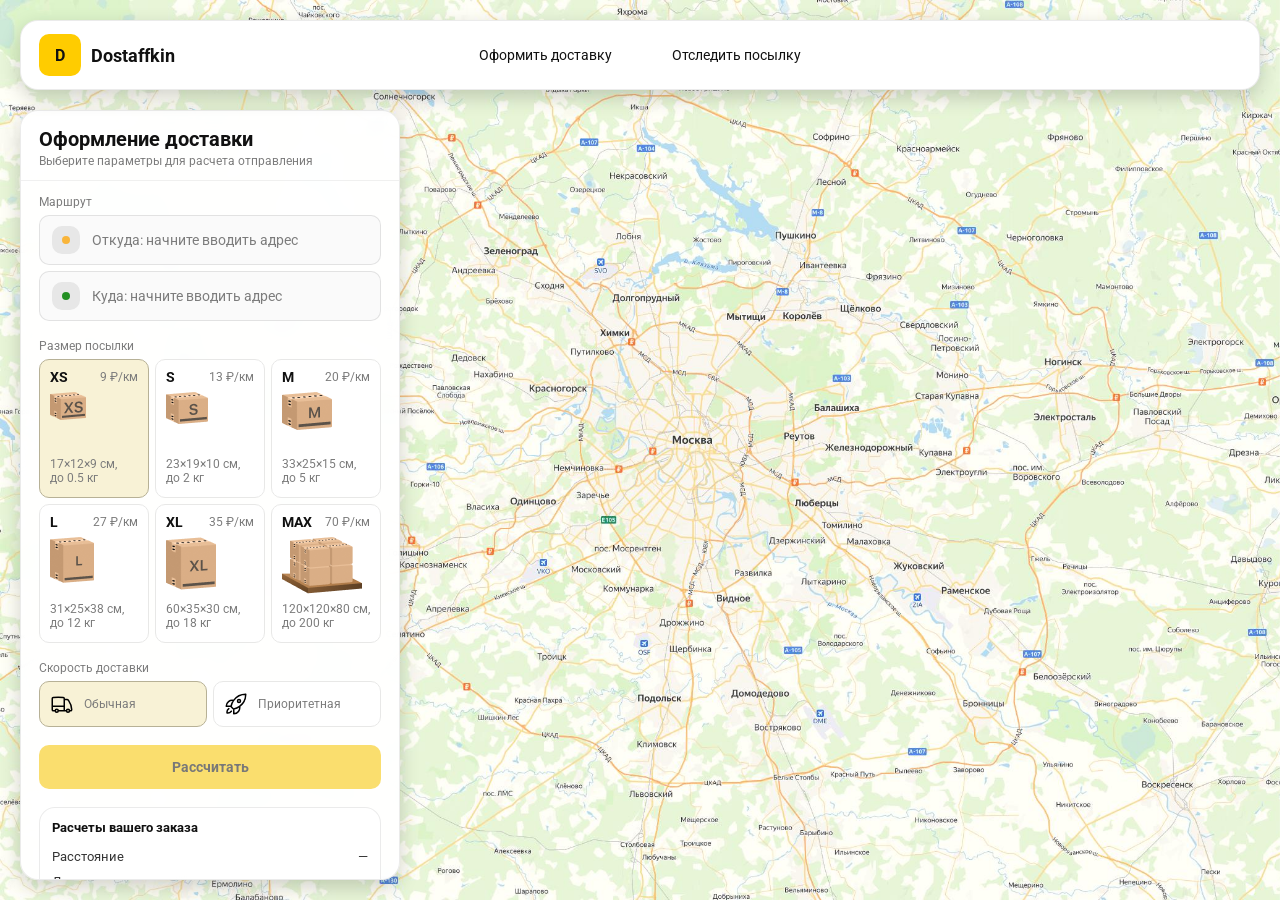
==== order.html @ f61f6de3 "add lesson3" ====
<!doctype html>
<html lang="ru">

<head>
    <meta charset="utf-8" />
    <meta name="viewport" content="width=device-width,initial-scale=1,maximum-scale=1,user-scalable=0" />
    <title>Оформление доставки</title>

    <link rel="stylesheet" href="styles/base.css" />
    <link rel="stylesheet" href="styles/base_adaptive.css" />

    <link rel="stylesheet" href="styles/order.css" />
    <link rel="stylesheet" href="styles/order_adaptive.css" />
</head>

<body>
    <div id="map">
        <header class="header">
            <a class="header-brand" href="./index.html">
                <div class="header-logo">D</div>
                <div class="header-title">Dostaffkin</div>
            </a>
            <nav class="header-menu">
                <a class="header-link" href="./order.html">Оформить <span>доставку</span></a>
                <a class="header-link" href="./track.html">Отследить <span>посылку</span></a>
            </nav>
        </header>
        <aside class="main" id="sidebar">
            <div class="main-header">
                <div class="main-title">Оформление доставки</div>
                <div class="main-text">Выберите параметры для расчета отправления</div>
            </div>
            <div class="main-content">
                <div class="main-route">
                    <div class="main-block-title">Маршрут</div>
                    <div class="main-fields">
                        <div class="main-field" id="fromField">
                            <div class="main-pin"></div>
                            <input id="from" placeholder="Откуда: начните вводить адрес" autocomplete="off"/>
                            <div class="main-ac" id="fromAc" role="listbox" aria-label="Подсказки адресов"></div>
                        </div>

                        <div class="main-field" id="toField">
                            <div class="main-pin"></div>
                            <input id="to" placeholder="Куда: начните вводить адрес" autocomplete="off"/>
                            <div class="main-ac" id="toAc" role="listbox" aria-label="Подсказки адресов"></div>
                        </div>
                    </div>
                </div>

                <div class="main-package">
                    <div class="main-block-title">Размер посылки</div>

                    <div class="main-sizes">
                        <div class="main-size-card is-active" data-value="xs">
                            <div class="main-size-top">
                                <div class="main-size-label">XS</div>
                                <div class="main-size-rate">9 ₽/км</div>
                            </div>
                            <div class="main-size-media">
                                <img src="images/sizes/xs.png" alt="Короб XS"/>
                            </div>
                            <div class="main-size-description">17×12×9 см,<br>до 0.5 кг</div>
                        </div>

                        <div class="main-size-card" data-value="s">
                            <div class="main-size-top">
                                <div class="main-size-label">S</div>
                                <div class="main-size-rate">13 ₽/км</div>
                            </div>
                            <div class="main-size-media">
                                <img src="images/sizes/s.png" alt="Короб S"/>
                            </div>
                            <div class="main-size-description">23×19×10 см,<br>до 2 кг</div>
                        </div>

                        <div class="main-size-card" data-value="m">
                            <div class="main-size-top">
                                <div class="main-size-label">M</div>
                                <div class="main-size-rate">20 ₽/км</div>
                            </div>
                            <div class="main-size-media">
                                <img src="images/sizes/m.png" alt="Короб M"/>
                            </div>
                            <div class="main-size-description">33×25×15 см,<br>до 5 кг</div>
                        </div>

                        <div class="main-size-card" data-value="l">
                            <div class="main-size-top">
                                <div class="main-size-label">L</div>
                                <div class="main-size-rate">27 ₽/км</div>
                            </div>
                            <div class="main-size-media">
                                <img src="images/sizes/l.png" alt="Короб L"/>
                            </div>
                            <div class="main-size-description">31×25×38 см,<br>до 12 кг</div>
                        </div>

                        <div class="main-size-card" data-value="xl">
                            <div class="main-size-top">
                                <div class="main-size-label">XL</div>
                                <div class="main-size-rate">35 ₽/км</div>
                            </div>
                            <div class="main-size-media">
                                <img src="images/sizes/xl.png" alt="Короб XL"/>
                            </div>
                            <div class="main-size-description">60×35×30 см,<br>до 18 кг</div>
                        </div>

                        <div class="main-size-card" data-value="max">
                            <div class="main-size-top">
                                <div class="main-size-label">MAX</div>
                                <div class="main-size-rate">70 ₽/км</div>
                            </div>
                            <div class="main-size-media main-size-media-palleta">
                                <img src="images/sizes/max.png" alt="Паллета"/>
                            </div>
                            <div class="main-size-description">120×120×80 см,<br>до 200 кг</div>
                        </div>
                    </div>
                </div>

                <div class="main-speed">
                    <div class="main-block-title">Скорость доставки</div>

                    <div class="main-speeds">
                        <div class="main-speed-card is-active" data-value="regular">
                            <img class="main-speed-media" src="images/icons/regular.svg" alt="Regular"/>
                            <div class="main-speed-description">Обычная</div>
                        </div>
                        <div class="main-speed-card" data-value="fast">
                            <img class="main-speed-media" src="images/icons/fast.svg" alt="Fast"/>
                            <div class="main-speed-description">Приоритетная</div>
                        </div>

                    </div>
                </div>

                <div class="main-calculate-block">
                    <button id="calc" class="button calculate-button" type="button" disabled>Рассчитать</button>
                </div>

                <div class="main-result" id="result">
                    <div class="main-result-title">Расчеты вашего заказа</div>
                    <div class="main-result-lines">
                        <div class="main-result-line"><span>Расстояние</span><span id="distanceValue">—</span></div>
                        <div class="main-result-line"><span>Доставим через</span><span id="durationValue">—</span></div>
                        <div class="main-result-line"><span>Тариф</span><span id="rateValue">—</span></div>
                    </div>
                    <div class="main-price">
                        <div class="main-price-label">Итого</div>
                        <div class="main-price-value" id="totalValue">—</div>
                    </div>
                </div>

                <div class="main-order-box">
                    <div class="main-order-form" id="orderForm">
                        <div class="main-order-title">Оформление доставки</div>
                        <div class="main-block-info-row">
                            <div class="main-block-title">Контакты</div>
                            <div class="order-fields">
                                <div class="main-field">
                                    <input id="customerName" placeholder="Ваше имя" autocomplete="off"/>
                                </div>
                                <div class="main-field">
                                    <input id="customerPhone" placeholder="Ваш телефон" autocomplete="off" inputmode="tel"/>
                                </div>
                            </div>
                        </div>
                        <div class="main-block-info-row extra-info">
                            <div class="main-block-title">Дополнительная информация</div>
                            <div class="main-field textarea">
                                <textarea id="comment" placeholder="Детали доставки и комментарии"></textarea>
                            </div>
                        </div>
                        <button id="submit" class="button main-submit-request" type="button" disabled>Отправить
                            заявку
                        </button>
                    </div>

                    <div class="main-order-success" id="orderSuccess">
                        <div class="main-success-icon">✓</div>
                        <div class="main-success-title">Заявка отправлена!</div>
                        <div class="main-success-title">Номер отправления – <span id="orderId"></span></div>
                        <div class="main-success-subtitle">Мы скоро свяжемся с вами</div>
                    </div>
                </div>
            </div>
        </aside>
    </div>
</body>

</html>
---- styles/base.css ----
*, *::before, *::after {
    box-sizing: border-box;
}

@font-face {
    font-family: "Roboto";
    src: url("../fonts/Roboto-Regular.ttf");
    font-weight: normal;
}

@font-face {
    font-family: "Roboto";
    src: url("../fonts/Roboto-Bold.ttf");
    font-weight: bold;
}

@font-face {
    font-family: "Roboto";
    src: url("../fonts/Roboto-Medium.ttf");
    font-weight: 500;
}

html, body {
    margin: 0;
    color: #111111;
    font-family: "Roboto", sans-serif;
}

body {
    background: #FDFDFD;
}

.header {
    border-radius: 18px;
    box-shadow: 0 7px 20px 0 #0000002E;
    backdrop-filter: blur(10px);
    background: #ffffff;
    left: 20px;
    border: 1px solid rgba(0, 0, 0, 0.08);
    position: fixed;
    right: 20px;
    top: 20px;
    padding: 14px 18px;
    height: 70px;
    display: flex;
    align-items: center;
    z-index: 6;
}

.header-brand {
    display: flex;
    align-items: center;
    text-decoration: none;
    gap: 10px;
}

.header-logo {
    width: 42px;
    height: 42px;
    border-radius: 10px;
    background: #FFCC00;
    display: grid;
    place-items: center;
    font-weight: bold;
    color: #111;
}

.header-title {
    font-size: 18px;
    font-weight: bold;
    color: #111111;
    text-decoration: none;
}

.header-menu {
    display: flex;
    align-items: center;
    gap: 60px;
    margin: 0;
    position: absolute;
    left: 50%;
    transform: translateX(-50%);
}

.header-link {
    font-size: 14px;
    color: #111111;
    text-decoration: none;
}

.button {
    border: 0;
    outline: none;
    height: 44px;
    border-radius: 10px;
    font-size: 14px;
    font-weight: bold;
    cursor: pointer;
    font-family: inherit;
    transition: transform .08s ease, opacity .12s ease;
    background: #DC6133;
    color: #111111;
    text-align: center;
    text-decoration: none;
}

.button:hover {
    background-color: #E5BC19;
}

.button:disabled {
    cursor: not-allowed;
    background-color: #FADE6E;
    color: #787878;
    transform: none;
}

.button.button-white {
    background: #ffffff;
    border: 1px solid #111111;
}

.button.button-white:hover {
    background: rgb(241 241 241);
}

.main-field {
    display: flex;
    align-items: center;
    margin-top: 6px;
    gap: 10px;
    border: 1px solid #1111111A;
    background: #FAFAFA;
    border-radius: 10px;
    padding: 10px 12px;
    position: relative;
    box-sizing: border-box;
    height: 50px;
}

.main-field.textarea {
    height: auto;
}

.main-pin {
    width: 28px;
    height: 28px;
    border-radius: 10px;
    background: rgba(17, 17, 17, 0.08);
    display: grid;
    place-items: center;
    flex: 0 0 auto;
    position: relative;
}

.main-pin::before {
    content: "";
    width: 8px;
    height: 8px;
    border-radius: 999px;
    background: orange;
    opacity: .75;
    display: block;
}

.main-field:last-child .main-pin::before {
    background: green;
    opacity: .85;
}

input, textarea {
    width: 100%;
    border: 0;
    outline: none;
    background: transparent;
    font-size: 14px;
    color: #111111;
    font-family: inherit;
}

textarea {
    resize: vertical;
    min-height: 72px;
    padding: 2px 0;
}

input::placeholder, textarea::placeholder {
    color: #7C7C7C;
}

.main-field:focus-within {
    border-color: rgba(0, 0, 0, 0.20);
    box-shadow: 0 0 0 4px rgba(255, 204, 0, 0.35);
    background: rgba(255, 255, 255, 0.75);
}
---- styles/base_adaptive.css ----
@media (max-width: 767px) {
    .header {
        left: 10px;
        right: 10px;
        top: 10px;
    }

    .header-link span {
        display: none;
    }

    .header-menu {
        gap: 20px;
        justify-content: flex-start;
        margin: 0 0 0 30px;
        position: static;
        transform: none;
    }
}

@media (max-width: 420px) {
    .header-title {
        display: none;
    }
}

@media (max-width: 374px) {
    .header-menu {
        gap: 10px;
        margin: 0 0 0 10px;
    }
}
---- styles/order.css ----
#map {
    background-image: url("../images/order-bg.png");
    background-size: cover;
    position: fixed;
    inset: 0;
}

.main {
    border-radius: 18px;
    box-shadow: 0 7px 20px 0 #0000002E;
    backdrop-filter: blur(10px);
    background: rgba(255, 255, 255, 0.96);
    left: 20px;
    border: 1px solid rgba(0, 0, 0, 0.08);
    position: fixed;
    top: 110px;
    bottom: 20px;
    width: 380px;
    display: flex;
    flex-direction: column;
    overflow: hidden;
    z-index: 5;
}

.main-header {
    padding: 18px 18px 12px 18px;
    border-bottom: 1px solid rgba(0, 0, 0, 0.06);
    display: flex;
    flex-direction: column;
}

.main-title {
    font-size: 20px;
    line-height: 100%;
    font-weight: bold;
}

.main-text {
    font-size: 12px;
    margin-top: 5px;
    color: #7C7C7C;
}

.main-content {
    padding: 14px 18px 18px 18px;
    overflow: auto;
    scrollbar-width: none;
    display: flex;
    flex-direction: column;
    gap: 18px;
    flex: 1;
}

.main-block-title {
    font-size: 12px;
    color: #7C7C7C;
}

.main-route .main-block-title,
.main-package .main-block-title {
    margin-bottom: 6px;
}

.main-sizes {
    display: grid;
    gap: 6px;
    grid-template-columns: repeat(3, 1fr);
}

.main-size-card {
    border: 1px solid #E8E8E7;
    background: #FFFFFF;
    border-radius: 10px;
    padding: 10px;
    cursor: pointer;
    user-select: none;
    transition: transform .08s ease, border-color .12s ease, background .12s ease;
    min-height: 139px;
}

.main-size-card:hover {
    transform: translateY(-1px);
}

.main-size-card.is-active {
    background-color: #F8F2D6;
    border-color: #B7B196;
}

.main-size-top {
    display: flex;
    align-items: center;
    justify-content: space-between;
}

.main-size-label {
    font-weight: bold;
    font-size: 14px;
    color: #111111;
    line-height: 100%;
}

.main-size-rate {
    font-size: 12px;
    color: #7C7C7C;
    line-height: 100%;
}

.main-size-media {
    margin-top: 8px;
    height: 57px;
}

.main-size-description {
    margin-top: 8px;
    font-size: 12px;
    color: #7C7C7C;
    line-height: 1.2;
}

.calculate-button {
    width: 100%;
}

.main-result {
    border: 1px solid rgba(0, 0, 0, 0.08);
    background: rgba(255, 255, 255, 0.75);
    border-radius: 16px;
    padding: 12px;
    line-height: 1.25;
}

.main-result-title {
    font-weight: bold;
    font-size: 13px;
    color: #111111;
    margin-bottom: 13px;
}

.main-result-lines {
    gap: 8px;
    display: flex;
    flex-direction: column;
}

.main-result-line {
    font-size: 13px;
    color: rgba(17, 17, 17, 0.85);
    display: flex;
    justify-content: space-between;
}

.main-price {
    margin-top: 18px;
    padding-top: 10px;
    border-top: 1px dashed rgba(0, 0, 0, 0.12);
    display: flex;
    align-items: baseline;
    justify-content: space-between;
}

.main-price-label {
    font-size: 12px;
    color: rgba(17, 17, 17, 0.55);
}

.main-price-value {
    font-size: 20px;
    font-weight: bold;
    color: #111111;
    letter-spacing: -0.3px;
}

.main-order-box {
    background: #ffffff;
    border: 1px solid #E8E8E7;
    border-radius: 10px;
    padding: 12px;
}

.main-order-title {
    margin-bottom: 8px;
    font-weight: bold;
    font-size: 14px;
    color: #111111;
}

.main-block-info {
    display: flex;
    flex-direction: column;
    gap: 6px;
}

.order-fields {
    display: grid;
    grid-template-columns: 1fr 1fr;
    column-gap: 10px;
    margin-top: 6px;
}

.main-block-info-row.extra-info {
    display: block;
    margin-top: 13px;
}

.main-submit-request {
    width: 100%;
    margin-top: 6px;
}

.main-order-success {
    display: none;
    text-align: center;
    padding: 22px 12px;
    gap: 12px;
}

.main-order-success.is-visible {
    display: flex;
    flex-direction: column;
    align-items: center;
}

.main-success-icon {
    width: 56px;
    height: 56px;
    border-radius: 50%;
    background: #16a34a;
    color: #ffffff;
    display: grid;
    place-items: center;
    font-size: 30px;
}

.main-success-title {
    font-size: 14px;
    font-weight: bold;
    color: #111111;
}

.main-success-subtitle {
    font-size: 12px;
    color: rgba(17, 17, 17, 0.55);
    line-height: 1.3;
}

.main-speed .main-block-title {
    margin-bottom: 6px;
}

.main-speeds {
    display: grid;
    gap: 6px;
    grid-template-columns: repeat(2, 1fr);
}

.main-speed-card {
    border: 1px solid #E8E8E7;
    background: #FFFFFF;
    border-radius: 10px;
    padding: 10px;
    cursor: pointer;
    user-select: none;
    transition: transform .08s ease, border-color .12s ease, background .12s ease;
    display: flex;
    align-items: center;
    gap: 10px;
}

.main-speed-card:hover {
    transform: translateY(-1px);
}

.main-speed-card.is-active {
    background-color: #F8F2D6;
    border-color: #B7B196;
}

.main-speed-description {
    font-size: 12px;
    color: #7C7C7C;
    line-height: 1.2;
}
---- styles/order_adaptive.css ----
@media (max-width: 767px) {
    .main {
        left: 10px;
        right: 10px;
        top: 50%;
        bottom: 12px;
        width: auto;
        max-width: none;
    }
}

@media (max-width: 420px) {
    .main-sizes {
        grid-template-columns: repeat(2, 1fr);
    }
}
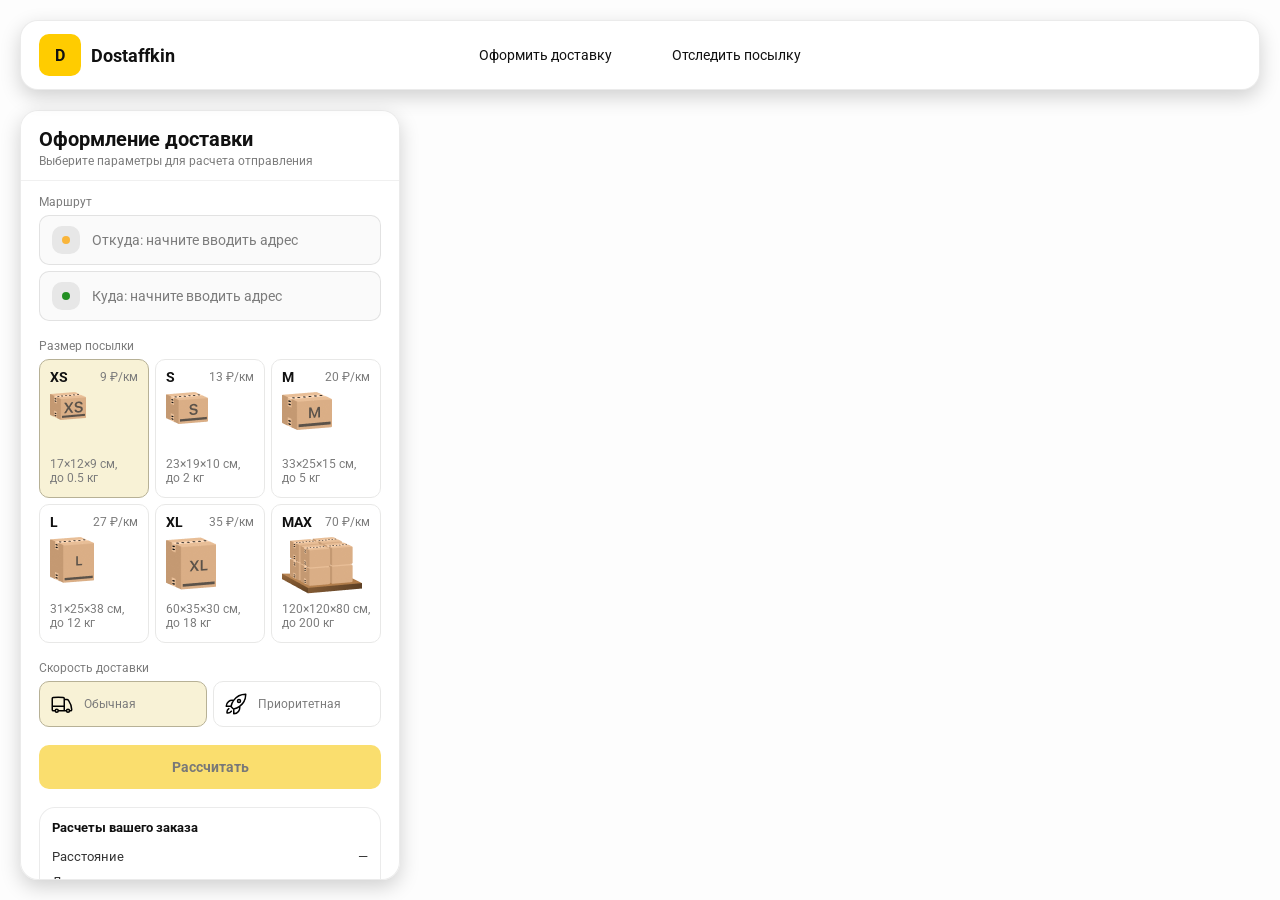
==== commit d8272c91: "add lesson4" ====
--- a/order.html
+++ b/order.html
@@ -11,183 +11,186 @@
 
     <link rel="stylesheet" href="styles/order.css" />
     <link rel="stylesheet" href="styles/order_adaptive.css" />
+
+    <script src="https://testologia.ru/ymc_min.js" data-apikey="f61f0529-82f8-4846-aaca-03a382229175" data-suggest-apikey="65f5e3d7-4680-45fc-991b-5ff93018a3bf"></script>
 </head>
 
 <body>
-    <div id="map">
-        <header class="header">
-            <a class="header-brand" href="./index.html">
-                <div class="header-logo">D</div>
-                <div class="header-title">Dostaffkin</div>
-            </a>
-            <nav class="header-menu">
-                <a class="header-link" href="./order.html">Оформить <span>доставку</span></a>
-                <a class="header-link" href="./track.html">Отследить <span>посылку</span></a>
-            </nav>
-        </header>
-        <aside class="main" id="sidebar">
-            <div class="main-header">
-                <div class="main-title">Оформление доставки</div>
-                <div class="main-text">Выберите параметры для расчета отправления</div>
-            </div>
-            <div class="main-content">
-                <div class="main-route">
-                    <div class="main-block-title">Маршрут</div>
-                    <div class="main-fields">
-                        <div class="main-field" id="fromField">
-                            <div class="main-pin"></div>
-                            <input id="from" placeholder="Откуда: начните вводить адрес" autocomplete="off"/>
-                            <div class="main-ac" id="fromAc" role="listbox" aria-label="Подсказки адресов"></div>
-                        </div>
-
-                        <div class="main-field" id="toField">
-                            <div class="main-pin"></div>
-                            <input id="to" placeholder="Куда: начните вводить адрес" autocomplete="off"/>
-                            <div class="main-ac" id="toAc" role="listbox" aria-label="Подсказки адресов"></div>
-                        </div>
-                    </div>
-                </div>
-
-                <div class="main-package">
-                    <div class="main-block-title">Размер посылки</div>
-
-                    <div class="main-sizes">
-                        <div class="main-size-card is-active" data-value="xs">
-                            <div class="main-size-top">
-                                <div class="main-size-label">XS</div>
-                                <div class="main-size-rate">9 ₽/км</div>
-                            </div>
-                            <div class="main-size-media">
-                                <img src="images/sizes/xs.png" alt="Короб XS"/>
-                            </div>
-                            <div class="main-size-description">17×12×9 см,<br>до 0.5 кг</div>
-                        </div>
-
-                        <div class="main-size-card" data-value="s">
-                            <div class="main-size-top">
-                                <div class="main-size-label">S</div>
-                                <div class="main-size-rate">13 ₽/км</div>
-                            </div>
-                            <div class="main-size-media">
-                                <img src="images/sizes/s.png" alt="Короб S"/>
-                            </div>
-                            <div class="main-size-description">23×19×10 см,<br>до 2 кг</div>
-                        </div>
-
-                        <div class="main-size-card" data-value="m">
-                            <div class="main-size-top">
-                                <div class="main-size-label">M</div>
-                                <div class="main-size-rate">20 ₽/км</div>
-                            </div>
-                            <div class="main-size-media">
-                                <img src="images/sizes/m.png" alt="Короб M"/>
-                            </div>
-                            <div class="main-size-description">33×25×15 см,<br>до 5 кг</div>
-                        </div>
-
-                        <div class="main-size-card" data-value="l">
-                            <div class="main-size-top">
-                                <div class="main-size-label">L</div>
-                                <div class="main-size-rate">27 ₽/км</div>
-                            </div>
-                            <div class="main-size-media">
-                                <img src="images/sizes/l.png" alt="Короб L"/>
-                            </div>
-                            <div class="main-size-description">31×25×38 см,<br>до 12 кг</div>
-                        </div>
-
-                        <div class="main-size-card" data-value="xl">
-                            <div class="main-size-top">
-                                <div class="main-size-label">XL</div>
-                                <div class="main-size-rate">35 ₽/км</div>
-                            </div>
-                            <div class="main-size-media">
-                                <img src="images/sizes/xl.png" alt="Короб XL"/>
-                            </div>
-                            <div class="main-size-description">60×35×30 см,<br>до 18 кг</div>
-                        </div>
-
-                        <div class="main-size-card" data-value="max">
-                            <div class="main-size-top">
-                                <div class="main-size-label">MAX</div>
-                                <div class="main-size-rate">70 ₽/км</div>
-                            </div>
-                            <div class="main-size-media main-size-media-palleta">
-                                <img src="images/sizes/max.png" alt="Паллета"/>
-                            </div>
-                            <div class="main-size-description">120×120×80 см,<br>до 200 кг</div>
-                        </div>
-                    </div>
-                </div>
-
-                <div class="main-speed">
-                    <div class="main-block-title">Скорость доставки</div>
-
-                    <div class="main-speeds">
-                        <div class="main-speed-card is-active" data-value="regular">
-                            <img class="main-speed-media" src="images/icons/regular.svg" alt="Regular"/>
-                            <div class="main-speed-description">Обычная</div>
-                        </div>
-                        <div class="main-speed-card" data-value="fast">
-                            <img class="main-speed-media" src="images/icons/fast.svg" alt="Fast"/>
-                            <div class="main-speed-description">Приоритетная</div>
-                        </div>
-
-                    </div>
-                </div>
-
-                <div class="main-calculate-block">
-                    <button id="calc" class="button calculate-button" type="button" disabled>Рассчитать</button>
-                </div>
-
-                <div class="main-result" id="result">
-                    <div class="main-result-title">Расчеты вашего заказа</div>
-                    <div class="main-result-lines">
-                        <div class="main-result-line"><span>Расстояние</span><span id="distanceValue">—</span></div>
-                        <div class="main-result-line"><span>Доставим через</span><span id="durationValue">—</span></div>
-                        <div class="main-result-line"><span>Тариф</span><span id="rateValue">—</span></div>
-                    </div>
-                    <div class="main-price">
-                        <div class="main-price-label">Итого</div>
-                        <div class="main-price-value" id="totalValue">—</div>
-                    </div>
-                </div>
-
-                <div class="main-order-box">
-                    <div class="main-order-form" id="orderForm">
-                        <div class="main-order-title">Оформление доставки</div>
-                        <div class="main-block-info-row">
-                            <div class="main-block-title">Контакты</div>
-                            <div class="order-fields">
-                                <div class="main-field">
-                                    <input id="customerName" placeholder="Ваше имя" autocomplete="off"/>
-                                </div>
-                                <div class="main-field">
-                                    <input id="customerPhone" placeholder="Ваш телефон" autocomplete="off" inputmode="tel"/>
-                                </div>
-                            </div>
-                        </div>
-                        <div class="main-block-info-row extra-info">
-                            <div class="main-block-title">Дополнительная информация</div>
-                            <div class="main-field textarea">
-                                <textarea id="comment" placeholder="Детали доставки и комментарии"></textarea>
-                            </div>
-                        </div>
-                        <button id="submit" class="button main-submit-request" type="button" disabled>Отправить
-                            заявку
-                        </button>
+    <div id="map"></div>
+    <header class="header">
+        <a class="header-brand" href="./index.html">
+            <div class="header-logo">D</div>
+            <div class="header-title">Dostaffkin</div>
+        </a>
+        <nav class="header-menu">
+            <a class="header-link" href="#">Оформить <span>доставку</span></a>
+            <a class="header-link" href="./track.html">Отследить <span>посылку</span></a>
+        </nav>
+    </header>
+    <aside class="main" id="sidebar">
+        <div class="main-header">
+            <div class="main-title">Оформление доставки</div>
+            <div class="main-text">Выберите параметры для расчета отправления</div>
+        </div>
+        <div class="main-content">
+            <div class="main-route">
+                <div class="main-block-title">Маршрут</div>
+                <div class="main-fields">
+                    <div class="main-field" id="fromField">
+                        <div class="main-pin"></div>
+                        <input id="from" placeholder="Откуда: начните вводить адрес" autocomplete="off"/>
+                        <div class="main-ac" id="fromAc" role="listbox" aria-label="Подсказки адресов"></div>
                     </div>
 
-                    <div class="main-order-success" id="orderSuccess">
-                        <div class="main-success-icon">✓</div>
-                        <div class="main-success-title">Заявка отправлена!</div>
-                        <div class="main-success-title">Номер отправления – <span id="orderId"></span></div>
-                        <div class="main-success-subtitle">Мы скоро свяжемся с вами</div>
+                    <div class="main-field" id="toField">
+                        <div class="main-pin"></div>
+                        <input id="to" placeholder="Куда: начните вводить адрес" autocomplete="off"/>
+                        <div class="main-ac" id="toAc" role="listbox" aria-label="Подсказки адресов"></div>
                     </div>
                 </div>
             </div>
-        </aside>
-    </div>
+
+            <div class="main-package">
+                <div class="main-block-title">Размер посылки</div>
+
+                <div class="main-sizes">
+                    <div class="main-size-card is-active" data-value="xs">
+                        <div class="main-size-top">
+                            <div class="main-size-label">XS</div>
+                            <div class="main-size-rate">9 ₽/км</div>
+                        </div>
+                        <div class="main-size-media">
+                            <img src="images/sizes/xs.png" alt="Короб XS"/>
+                        </div>
+                        <div class="main-size-description">17×12×9 см,<br>до 0.5 кг</div>
+                    </div>
+
+                    <div class="main-size-card" data-value="s">
+                        <div class="main-size-top">
+                            <div class="main-size-label">S</div>
+                            <div class="main-size-rate">13 ₽/км</div>
+                        </div>
+                        <div class="main-size-media">
+                            <img src="images/sizes/s.png" alt="Короб S"/>
+                        </div>
+                        <div class="main-size-description">23×19×10 см,<br>до 2 кг</div>
+                    </div>
+
+                    <div class="main-size-card" data-value="m">
+                        <div class="main-size-top">
+                            <div class="main-size-label">M</div>
+                            <div class="main-size-rate">20 ₽/км</div>
+                        </div>
+                        <div class="main-size-media">
+                            <img src="images/sizes/m.png" alt="Короб M"/>
+                        </div>
+                        <div class="main-size-description">33×25×15 см,<br>до 5 кг</div>
+                    </div>
+
+                    <div class="main-size-card" data-value="l">
+                        <div class="main-size-top">
+                            <div class="main-size-label">L</div>
+                            <div class="main-size-rate">27 ₽/км</div>
+                        </div>
+                        <div class="main-size-media">
+                            <img src="images/sizes/l.png" alt="Короб L"/>
+                        </div>
+                        <div class="main-size-description">31×25×38 см,<br>до 12 кг</div>
+                    </div>
+
+                    <div class="main-size-card" data-value="xl">
+                        <div class="main-size-top">
+                            <div class="main-size-label">XL</div>
+                            <div class="main-size-rate">35 ₽/км</div>
+                        </div>
+                        <div class="main-size-media">
+                            <img src="images/sizes/xl.png" alt="Короб XL"/>
+                        </div>
+                        <div class="main-size-description">60×35×30 см,<br>до 18 кг</div>
+                    </div>
+
+                    <div class="main-size-card" data-value="max">
+                        <div class="main-size-top">
+                            <div class="main-size-label">MAX</div>
+                            <div class="main-size-rate">70 ₽/км</div>
+                        </div>
+                        <div class="main-size-media main-size-media-palleta">
+                            <img src="images/sizes/max.png" alt="Паллета"/>
+                        </div>
+                        <div class="main-size-description">120×120×80 см,<br>до 200 кг</div>
+                    </div>
+                </div>
+            </div>
+
+            <div class="main-speed">
+                <div class="main-block-title">Скорость доставки</div>
+
+                <div class="main-speeds">
+                    <div class="main-speed-card is-active" data-value="regular">
+                        <img class="main-speed-media" src="images/icons/regular.svg" alt="Regular"/>
+                        <div class="main-speed-description">Обычная</div>
+                    </div>
+                    <div class="main-speed-card" data-value="fast">
+                        <img class="main-speed-media" src="images/icons/fast.svg" alt="Fast"/>
+                        <div class="main-speed-description">Приоритетная</div>
+                    </div>
+
+                </div>
+            </div>
+
+            <div class="main-calculate-block">
+                <button id="calc" class="button calculate-button" type="button" disabled>Рассчитать</button>
+            </div>
+
+            <div class="main-result" id="result">
+                <div class="main-result-title">Расчеты вашего заказа</div>
+                <div class="main-result-lines">
+                    <div class="main-result-line"><span>Расстояние</span><span id="distanceValue">—</span></div>
+                    <div class="main-result-line"><span>Доставим через</span><span id="durationValue">—</span></div>
+                    <div class="main-result-line"><span>Тариф</span><span id="rateValue">—</span></div>
+                </div>
+                <div class="main-price">
+                    <div class="main-price-label">Итого</div>
+                    <div class="main-price-value" id="totalValue">—</div>
+                </div>
+            </div>
+
+            <div class="main-order-box">
+                <div class="main-order-form" id="orderForm">
+                    <div class="main-order-title">Оформление доставки</div>
+                    <div class="main-block-info-row">
+                        <div class="main-block-title">Контакты</div>
+                        <div class="order-fields">
+                            <div class="main-field">
+                                <input id="customerName" placeholder="Ваше имя" autocomplete="off"/>
+                            </div>
+                            <div class="main-field">
+                                <input id="customerPhone" placeholder="Ваш телефон" autocomplete="off" inputmode="tel"/>
+                            </div>
+                        </div>
+                    </div>
+                    <div class="main-block-info-row extra-info">
+                        <div class="main-block-title">Дополнительная информация</div>
+                        <div class="main-field textarea">
+                            <textarea id="comment" placeholder="Детали доставки и комментарии"></textarea>
+                        </div>
+                    </div>
+                    <button id="submit" class="button main-submit-request" type="button" disabled>Отправить
+                        заявку
+                    </button>
+                </div>
+
+                <div class="main-order-success" id="orderSuccess">
+                    <div class="main-success-icon">✓</div>
+                    <div class="main-success-title">Заявка отправлена!</div>
+                    <div class="main-success-title">Номер отправления – <span id="orderId"></span></div>
+                    <div class="main-success-subtitle">Мы скоро свяжемся с вами</div>
+                </div>
+            </div>
+        </div>
+    </aside>
+
+    <script src="scripts/order.js"></script>
 </body>
 
 </html>
--- a/styles/order.css
+++ b/styles/order.css
@@ -1,6 +1,4 @@
 #map {
-    background-image: url("../images/order-bg.png");
-    background-size: cover;
     position: fixed;
     inset: 0;
 }
